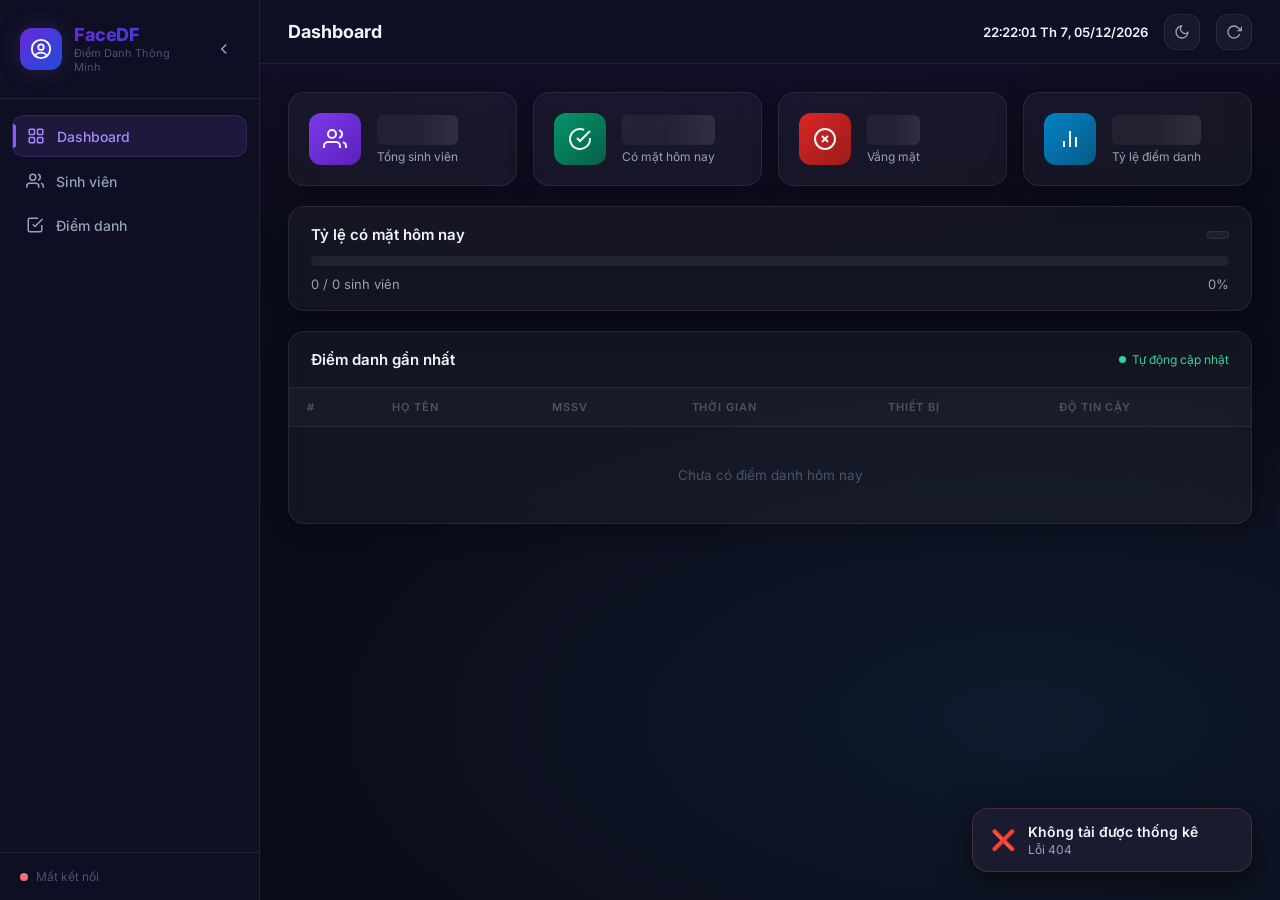
==== Admin-website-main/frontend/login.html @ 7d47c8af "M3: Them Multi-Tenant Auth, Offline Buffer, DB Migration va Login Page" ====
<!DOCTYPE html>
<html lang="vi">

<head>
  <meta charset="UTF-8" />
  <meta name="viewport" content="width=device-width, initial-scale=1.0" />
  <meta name="description"
    content="Hệ thống điểm danh khuôn mặt thông minh - Quản lý sinh viên và theo dõi điểm danh." />
  <title>FaceDF — Hệ Thống Điểm Danh</title>
  <link rel="preconnect" href="https://fonts.googleapis.com" />
  <link rel="preconnect" href="https://fonts.gstatic.com" crossorigin />
  <link href="https://fonts.googleapis.com/css2?family=Inter:wght@300;400;500;600;700;800&display=swap"
    rel="stylesheet" />
  <link rel="stylesheet" href="style.css" />
</head>

<body>

  <!-- ═══════════════ SIDEBAR ═══════════════ -->
  <aside class="sidebar" id="sidebar">
    <div class="sidebar-brand">
      <div class="brand-icon">
        <svg viewBox="0 0 24 24" fill="none" stroke="currentColor" stroke-width="2">
          <path d="M12 2C6.48 2 2 6.48 2 12s4.48 10 10 10 10-4.48 10-10S17.52 2 12 2z" />
          <circle cx="12" cy="10" r="3" />
          <path d="M6 20c0-2.2 2.7-4 6-4s6 1.8 6 4" />
        </svg>
      </div>
      <div class="brand-text">
        <span class="brand-name">FaceDF</span>
        <span class="brand-sub">Điểm Danh Thông Minh</span>
      </div>
      <button class="sidebar-collapse-btn" id="sidebarCollapseBtn" title="Thu gọn/Mở rộng Sidebar">
        <svg viewBox="0 0 24 24" fill="none" stroke="currentColor" stroke-width="2">
          <polyline points="15 18 9 12 15 6"></polyline>
        </svg>
      </button>
    </div>

    <nav class="sidebar-nav">
      <a href="#" class="nav-item active" data-tab="dashboard" id="nav-dashboard">
        <svg viewBox="0 0 24 24" fill="none" stroke="currentColor" stroke-width="2">
          <rect x="3" y="3" width="7" height="7" rx="1" />
          <rect x="14" y="3" width="7" height="7" rx="1" />
          <rect x="3" y="14" width="7" height="7" rx="1" />
          <rect x="14" y="14" width="7" height="7" rx="1" />
        </svg>
        <span>Dashboard</span>
      </a>
      <a href="#" class="nav-item" data-tab="students" id="nav-students">
        <svg viewBox="0 0 24 24" fill="none" stroke="currentColor" stroke-width="2">
          <path d="M17 21v-2a4 4 0 0 0-4-4H5a4 4 0 0 0-4 4v2" />
          <circle cx="9" cy="7" r="4" />
          <path d="M23 21v-2a4 4 0 0 0-3-3.87" />
          <path d="M16 3.13a4 4 0 0 1 0 7.75" />
        </svg>
        <span>Sinh viên</span>
      </a>
      <a href="#" class="nav-item" data-tab="attendance" id="nav-attendance">
        <svg viewBox="0 0 24 24" fill="none" stroke="currentColor" stroke-width="2">
          <path d="M9 11l3 3L22 4" />
          <path d="M21 12v7a2 2 0 0 1-2 2H5a2 2 0 0 1-2-2V5a2 2 0 0 1 2-2h11" />
        </svg>
        <span>Điểm danh</span>
      </a>
    </nav>

    <div class="sidebar-footer">
      <div class="connection-status" id="connectionStatus">
        <span class="status-dot"></span>
        <span class="status-text">Đang kết nối...</span>
      </div>
    </div>
  </aside>

  <!-- ═══════════════ MAIN CONTENT ═══════════════ -->
  <main class="main-content">

    <!-- Top Header -->
    <header class="top-header">
      <div class="header-left">
        <button class="menu-toggle" id="menuToggle" aria-label="Toggle menu">
          <svg viewBox="0 0 24 24" fill="none" stroke="currentColor" stroke-width="2">
            <line x1="3" y1="6" x2="21" y2="6" />
            <line x1="3" y1="12" x2="21" y2="12" />
            <line x1="3" y1="18" x2="21" y2="18" />
          </svg>
        </button>
        <div class="page-title" id="pageTitle">Dashboard</div>
      </div>
      <div class="header-right">
        <div class="live-clock" id="liveClock"></div>
        <button class="theme-toggle" id="themeToggleBtn" title="Giao diện Sáng/Tối">
          <svg viewBox="0 0 24 24" fill="none" stroke="currentColor" stroke-width="2" id="themeIcon">
            <circle cx="12" cy="12" r="5"></circle>
            <line x1="12" y1="1" x2="12" y2="3"></line>
            <line x1="12" y1="21" x2="12" y2="23"></line>
            <line x1="4.22" y1="4.22" x2="5.64" y2="5.64"></line>
            <line x1="18.36" y1="18.36" x2="19.78" y2="19.78"></line>
            <line x1="1" y1="12" x2="3" y2="12"></line>
            <line x1="21" y1="12" x2="23" y2="12"></line>
            <line x1="4.22" y1="19.78" x2="5.64" y2="18.36"></line>
            <line x1="18.36" y1="5.64" x2="19.78" y2="4.22"></line>
          </svg>
        </button>
        <button class="refresh-btn" id="refreshBtn" title="Làm mới dữ liệu">
          <svg viewBox="0 0 24 24" fill="none" stroke="currentColor" stroke-width="2">
            <path d="M23 4v6h-6" />
            <path d="M20.49 15a9 9 0 1 1-2.12-9.36L23 10" />
          </svg>
        </button>
      </div>
    </header>

    <!-- ────── TAB: DASHBOARD ────── -->
    <section class="tab-content active" id="tab-dashboard">

      <div class="stats-grid">
        <div class="stat-card" id="stat-total">
          <div class="stat-icon purple">
            <svg viewBox="0 0 24 24" fill="none" stroke="currentColor" stroke-width="2">
              <path d="M17 21v-2a4 4 0 0 0-4-4H5a4 4 0 0 0-4 4v2" />
              <circle cx="9" cy="7" r="4" />
              <path d="M23 21v-2a4 4 0 0 0-3-3.87" />
              <path d="M16 3.13a4 4 0 0 1 0 7.75" />
            </svg>
          </div>
          <div class="stat-info">
            <div class="stat-value skeleton" id="stat-total-val">—</div>
            <div class="stat-label">Tổng sinh viên</div>
          </div>
        </div>

        <div class="stat-card" id="stat-present">
          <div class="stat-icon green">
            <svg viewBox="0 0 24 24" fill="none" stroke="currentColor" stroke-width="2">
              <path d="M22 11.08V12a10 10 0 1 1-5.93-9.14" />
              <polyline points="22 4 12 14.01 9 11.01" />
            </svg>
          </div>
          <div class="stat-info">
            <div class="stat-value skeleton" id="stat-present-val">—</div>
            <div class="stat-label">Có mặt hôm nay</div>
          </div>
        </div>

        <div class="stat-card" id="stat-absent">
          <div class="stat-icon red">
            <svg viewBox="0 0 24 24" fill="none" stroke="currentColor" stroke-width="2">
              <circle cx="12" cy="12" r="10" />
              <line x1="15" y1="9" x2="9" y2="15" />
              <line x1="9" y1="9" x2="15" y2="15" />
            </svg>
          </div>
          <div class="stat-info">
            <div class="stat-value skeleton" id="stat-absent-val">—</div>
            <div class="stat-label">Vắng mặt</div>
          </div>
        </div>

        <div class="stat-card" id="stat-rate">
          <div class="stat-icon blue">
            <svg viewBox="0 0 24 24" fill="none" stroke="currentColor" stroke-width="2">
              <line x1="18" y1="20" x2="18" y2="10" />
              <line x1="12" y1="20" x2="12" y2="4" />
              <line x1="6" y1="20" x2="6" y2="14" />
            </svg>
          </div>
          <div class="stat-info">
            <div class="stat-value skeleton" id="stat-rate-val">—</div>
            <div class="stat-label">Tỷ lệ điểm danh</div>
          </div>
        </div>
      </div>

      <!-- Progress bar -->
      <div class="card progress-card">
        <div class="card-header">
          <h3>Tỷ lệ có mặt hôm nay</h3>
          <span class="card-badge" id="dash-date"></span>
        </div>
        <div class="progress-track">
          <div class="progress-bar" id="attendanceBar" style="width:0%"></div>
        </div>
        <div class="progress-labels">
          <span id="progressLabel">0 / 0 sinh viên</span>
          <span id="progressPct">0%</span>
        </div>
      </div>

      <!-- Recent attendance -->
      <div class="card">
        <div class="card-header">
          <h3>Điểm danh gần nhất</h3>
          <span class="auto-refresh-badge">
            <span class="pulse-dot"></span> Tự động cập nhật
          </span>
        </div>
        <div class="table-wrap">
          <table class="data-table" id="recent-table">
            <thead>
              <tr>
                <th>#</th>
                <th>Họ tên</th>
                <th>MSSV</th>
                <th>Thời gian</th>
                <th>Thiết bị</th>
                <th>Độ tin cậy</th>
              </tr>
            </thead>
            <tbody id="recent-tbody">
              <tr>
                <td colspan="6" class="empty-row">Đang tải dữ liệu...</td>
              </tr>
            </tbody>
          </table>
        </div>
      </div>
    </section>

    <!-- ────── TAB: SINH VIÊN ────── -->
    <section class="tab-content" id="tab-students">

      <!-- Form đăng ký -->
      <div class="card enroll-card" id="enrollCard">
        <div class="card-header">
          <h3>Đăng ký sinh viên mới</h3>
          <button class="collapse-btn" id="toggleEnroll" aria-label="Thu gọn">
            <svg viewBox="0 0 24 24" fill="none" stroke="currentColor" stroke-width="2" width="16" height="16">
              <polyline points="18 15 12 9 6 15" />
            </svg>
          </button>
        </div>

        <div class="enroll-body" id="enrollBody">
          <form id="enrollForm" class="enroll-form" novalidate>
            <div class="form-row">
              <div class="form-group">
                <label for="inputFullName">Họ và tên <span class="required">*</span></label>
                <input type="text" id="inputFullName" name="full_name" placeholder="VD: Nguyễn Văn An" required />
              </div>
              <div class="form-group">
                <label for="inputStudentId">Mã số sinh viên <span class="required">*</span></label>
                <input type="text" id="inputStudentId" name="student_id" placeholder="VD: SV2024001" required />
              </div>
            </div>

            <div class="form-group">
              <label>Phương thức lấy ảnh <span class="required">*</span></label>
              <div class="enroll-tabs">
                <button type="button" class="tab-btn active" data-mode="upload" id="btnModeUpload">
                  <svg viewBox="0 0 24 24" fill="none" stroke="currentColor" stroke-width="2" width="16" height="16">
                    <path d="M21 15v4a2 2 0 0 1-2 2H5a2 2 0 0 1-2-2v-4" />
                    <polyline points="17 8 12 3 7 8" />
                    <line x1="12" y1="3" x2="12" y2="15" />
                  </svg>
                  Tải ảnh lên
                </button>
                <button type="button" class="tab-btn" data-mode="camera" id="btnModeCamera">
                  <svg viewBox="0 0 24 24" fill="none" stroke="currentColor" stroke-width="2" width="16" height="16">
                    <path d="M23 19a2 2 0 0 1-2 2H3a2 2 0 0 1-2-2V8a2 2 0 0 1 2-2h4l2-3h6l2 3h4a2 2 0 0 1 2 2z" />
                    <circle cx="12" cy="13" r="4" />
                  </svg>
                  Chụp từ Camera Pi
                </button>
              </div>
            </div>

            <!-- UI cho Mode: Upload -->
            <div id="sectionUpload" class="enroll-section active">
              <label>Ảnh khuôn mặt <span class="hint">(chọn 3-5 ảnh rõ nét)</span></label>
              <div class="upload-zone" id="uploadZone">
                <input type="file" id="inputImages" name="images" accept="image/*" multiple class="file-input" />
                <div class="upload-placeholder" id="uploadPlaceholder">
                  <svg viewBox="0 0 24 24" fill="none" stroke="currentColor" stroke-width="1.5" width="40" height="40">
                    <path d="M21 15v4a2 2 0 0 1-2 2H5a2 2 0 0 1-2-2v-4" />
                    <polyline points="17 8 12 3 7 8" />
                    <line x1="12" y1="3" x2="12" y2="15" />
                  </svg>
                  <p>Kéo thả ảnh vào đây hoặc <strong>chọn file</strong></p>
                  <p class="hint">Tối thiểu 3, tối đa 5 ảnh • JPG, PNG, WEBP</p>
                </div>
                <div class="image-previews" id="imagePreviews"></div>
              </div>
            </div>

            <div id="sectionCamera" class="enroll-section">
              <div class="form-group pi-ip-group">
                <label for="inputPiIp">Địa chỉ IP Raspberry Pi <span class="required">*</span></label>
                <div class="input-with-action">
                  <input type="text" id="inputPiIp" placeholder="VD: 192.168.1.10" />
                  <button type="button" class="btn btn-sm btn-outline" id="btnApplyIp">Kết nối</button>
                </div>
                <p class="hint">Nhập IP của Pi để xem luồng camera (mặc định port 8080).</p>
              </div>

              <div class="camera-container">
                <div class="camera-view">
                  <img id="piStream" src="" alt="Vui lòng cấu hình IP Pi"
                    onerror="this.src='data:image/svg+xml,<svg xmlns=\'http://www.w3.org/2000/svg\' width=\'100\' height=\'100\'><rect width=\'100\' height=\'100\' fill=\'%23333\'/><text x=\'50%2\' y=\'50%2\' dominant-baseline=\'middle\' text-anchor=\'middle\' fill=\'white\'>Chưa có tín hiệu</text></svg>'" />
                  <div class="camera-overlay">
                    <div class="face-guide"></div>
                  </div>
                  <button type="button" class="btn-capture" id="btnCapture" title="Chụp ảnh">
                    <div class="shutter-icon"></div>
                  </button>
                  <button type="button" class="btn-reload-stream" id="btnReloadStream" title="Tải lại luồng">
                    <svg viewBox="0 0 24 24" fill="none" stroke="currentColor" stroke-width="2" width="16" height="16">
                      <path d="M23 4v6h-6" />
                      <path d="M20.49 15a9 9 0 1 1-2.12-9.36L23 10" />
                    </svg>
                  </button>
                </div>
                <div class="camera-status">
                  <span id="captureCountLabel">Đã chụp: 0/5</span>
                  <div class="capture-progress">
                    <div class="progress-fill" id="captureProgressFill" style="width: 0%"></div>
                  </div>
                </div>
                <div class="captured-list" id="capturedList">
                  <!-- Các ảnh đã chụp sẽ hiện ở đây -->
                </div>
              </div>
            </div>

            <div class="form-actions">
              <button type="button" class="btn btn-ghost" id="resetEnrollBtn">Xóa trắng</button>
              <button type="submit" class="btn btn-primary" id="enrollSubmitBtn">
                <svg viewBox="0 0 24 24" fill="none" stroke="currentColor" stroke-width="2" width="16" height="16">
                  <path d="M16 21v-2a4 4 0 0 0-4-4H6a4 4 0 0 0-4 4v2" />
                  <circle cx="9" cy="7" r="4" />
                  <line x1="19" y1="8" x2="19" y2="14" />
                  <line x1="22" y1="11" x2="16" y2="11" />
                </svg>
                Đăng ký sinh viên
              </button>
            </div>
          </form>
        </div>
      </div>

      <!-- Danh sách sinh viên -->
      <div class="card">
        <div class="card-header">
          <h3>Danh sách sinh viên <span class="badge" id="studentCount">0</span></h3>
          <div class="search-wrap">
            <svg viewBox="0 0 24 24" fill="none" stroke="currentColor" stroke-width="2" width="16" height="16">
              <circle cx="11" cy="11" r="8" />
              <line x1="21" y1="21" x2="16.65" y2="16.65" />
            </svg>
            <input type="search" id="studentSearch" placeholder="Tìm kiếm tên, MSSV..." />
          </div>
        </div>
        <div class="table-wrap">
          <table class="data-table" id="students-table">
            <thead>
              <tr>
                <th>#</th>
                <th>MSSV</th>
                <th>Họ và tên</th>
                <th>Ngày đăng ký</th>
                <th>Thao tác</th>
              </tr>
            </thead>
            <tbody id="students-tbody">
              <tr>
                <td colspan="5" class="empty-row">Đang tải...</td>
              </tr>
            </tbody>
          </table>
        </div>
      </div>
    </section>

    <!-- ────── TAB: ĐIỂM DANH ────── -->
    <section class="tab-content" id="tab-attendance">

      <div class="card">
        <div class="card-header filter-header">
          <h3>Danh sách điểm danh</h3>
          <div class="filter-controls">
            <div class="date-picker-wrap">
              <svg viewBox="0 0 24 24" fill="none" stroke="currentColor" stroke-width="2" width="16" height="16">
                <rect x="3" y="4" width="18" height="18" rx="2" ry="2" />
                <line x1="16" y1="2" x2="16" y2="6" />
                <line x1="8" y1="2" x2="8" y2="6" />
                <line x1="3" y1="10" x2="21" y2="10" />
              </svg>
              <input type="date" id="attendanceDate" />
            </div>
            <button class="btn btn-outline btn-sm" id="todayBtn">Hôm nay</button>
            <button class="btn btn-outline btn-sm" id="exportCsvBtn">
              <svg viewBox="0 0 24 24" fill="none" stroke="currentColor" stroke-width="2" width="14" height="14">
                <path d="M21 15v4a2 2 0 0 1-2 2H5a2 2 0 0 1-2-2v-4" />
                <polyline points="7 10 12 15 17 10" />
                <line x1="12" y1="15" x2="12" y2="3" />
              </svg>
              Xuất CSV
            </button>
          </div>
        </div>

        <div class="attendance-summary" id="attendanceSummary"></div>

        <div class="table-wrap">
          <table class="data-table" id="attendance-table">
            <thead>
              <tr>
                <th>#</th>
                <th>MSSV</th>
                <th>Họ và tên</th>
                <th>Thời gian điểm danh</th>
                <th>Thiết bị</th>
                <th>Độ tin cậy</th>
                <th>Trạng thái</th>
              </tr>
            </thead>
            <tbody id="attendance-tbody">
              <tr>
                <td colspan="7" class="empty-row">Chọn ngày để xem điểm danh</td>
              </tr>
            </tbody>
          </table>
        </div>
      </div>
    </section>

  </main>

  <!-- ═══════════════ MODAL XÓA ═══════════════ -->
  <div class="modal-overlay" id="deleteModal" role="dialog" aria-modal="true" aria-labelledby="deleteModalTitle">
    <div class="modal">
      <div class="modal-icon danger">
        <svg viewBox="0 0 24 24" fill="none" stroke="currentColor" stroke-width="2" width="32" height="32">
          <polyline points="3 6 5 6 21 6" />
          <path d="M19 6l-1 14a2 2 0 0 1-2 2H8a2 2 0 0 1-2-2L5 6" />
          <path d="M10 11v6" />
          <path d="M14 11v6" />
          <path d="M9 6V4a1 1 0 0 1 1-1h4a1 1 0 0 1 1 1v2" />
        </svg>
      </div>
      <h3 id="deleteModalTitle">Xác nhận xóa sinh viên</h3>
      <p id="deleteModalMsg">Bạn có chắc muốn xóa sinh viên này? Toàn bộ dữ liệu điểm danh sẽ bị xóa vĩnh viễn.</p>
      <div class="modal-actions">
        <button class="btn btn-ghost" id="cancelDeleteBtn">Hủy bỏ</button>
        <button class="btn btn-danger" id="confirmDeleteBtn">Xóa ngay</button>
      </div>
    </div>
  </div>

  <!-- ═══════════════ TOAST ═══════════════ -->
  <div class="toast-container" id="toastContainer" aria-live="polite"></div>

  <!-- ═══════════════ LOADING OVERLAY ═══════════════ -->
  <div class="loading-overlay" id="loadingOverlay">
    <div class="loading-spinner"></div>
  </div>

  <script src="app.js"></script>
</body>

</html>
---- Admin-website-main/frontend/style.css ----
/* ═══════════════════════════════════════════════════════════════
   FaceDF — Attendance System Stylesheet
   Dark theme + glassmorphism + gradient purple/blue
═══════════════════════════════════════════════════════════════ */

/* ─── Design Tokens ─────────────────────────────────────────── */
:root {
  --bg-deep:       #0b0c1a;
  --bg-card:       rgba(255,255,255,0.04);
  --bg-card-hover: rgba(255,255,255,0.07);
  --bg-sidebar:    rgba(15,16,35,0.95);
  --border:        rgba(255,255,255,0.08);
  --border-active: rgba(139,92,246,0.5);

  --purple:   #8b5cf6;
  --purple-l: #a78bfa;
  --blue:     #38bdf8;
  --green:    #34d399;
  --red:      #f87171;
  --yellow:   #fbbf24;

  --grad-main:   linear-gradient(135deg, #6d28d9 0%, #1d4ed8 100%);
  --grad-purple: linear-gradient(135deg, #7c3aed, #5b21b6);
  --grad-green:  linear-gradient(135deg, #059669, #065f46);
  --grad-red:    linear-gradient(135deg, #dc2626, #991b1b);
  --grad-blue:   linear-gradient(135deg, #0284c7, #075985);

  --text-primary:   #f1f5f9;
  --text-secondary: #94a3b8;
  --text-muted:     #475569;

  --radius-sm: 8px;
  --radius-md: 12px;
  --radius-lg: 16px;
  --radius-xl: 24px;

  --shadow-card: 0 4px 24px rgba(0,0,0,0.3);
  --shadow-glow: 0 0 24px rgba(139,92,246,0.2);

  --sidebar-w: 260px;
  --header-h:  64px;
  --transition: 0.25s cubic-bezier(0.4,0,0.2,1);
}

:root[data-theme="light"] {
  --bg-deep:       #f8fafc;
  --bg-card:       #ffffff;
  --bg-card-hover: #f1f5f9;
  --bg-sidebar:    rgba(255,255,255,0.95);
  --border:        #e2e8f0;
  --border-active: #8b5cf6;

  --purple:   #8b5cf6;
  --purple-l: #7c3aed;
  --blue:     #0284c7;
  --green:    #059669;
  --red:      #dc2626;
  --yellow:   #d97706;

  --text-primary:   #0f172a;
  --text-secondary: #475569;
  --text-muted:     #94a3b8;

  --shadow-card: 0 4px 12px rgba(0,0,0,0.05);
  --shadow-glow: 0 0 24px rgba(139,92,246,0.4);
}

/* ─── Reset ─────────────────────────────────────────────────── */
*, *::before, *::after { box-sizing: border-box; margin: 0; padding: 0; }
html { scroll-behavior: smooth; }

body {
  font-family: 'Inter', -apple-system, BlinkMacSystemFont, sans-serif;
  background: var(--bg-deep);
  color: var(--text-primary);
  min-height: 100vh;
  display: flex;
  overflow-x: hidden;
  background-image:
    radial-gradient(ellipse 80% 50% at 50% -20%, rgba(120,40,220,0.15), transparent),
    radial-gradient(ellipse 60% 40% at 80% 80%, rgba(56,189,248,0.08), transparent);
}

/* ─── Sidebar ────────────────────────────────────────────────── */
.sidebar {
  width: var(--sidebar-w);
  min-height: 100vh;
  background: var(--bg-sidebar);
  backdrop-filter: blur(20px);
  border-right: 1px solid var(--border);
  display: flex;
  flex-direction: column;
  position: fixed;
  top: 0; left: 0;
  z-index: 100;
  transition: transform var(--transition);
}

.sidebar-brand {
  display: flex;
  align-items: center;
  gap: 12px;
  padding: 24px 20px;
  border-bottom: 1px solid var(--border);
}

.brand-icon {
  width: 42px; height: 42px;
  background: var(--grad-main);
  border-radius: var(--radius-md);
  display: flex; align-items: center; justify-content: center;
  flex-shrink: 0;
  box-shadow: var(--shadow-glow);
}
.brand-icon svg { width: 22px; height: 22px; color: #fff; }

.brand-name {
  display: block;
  font-size: 18px;
  font-weight: 800;
  background: var(--grad-main);
  -webkit-background-clip: text;
  -webkit-text-fill-color: transparent;
  background-clip: text;
  letter-spacing: -0.5px;
}
.brand-sub {
  display: block;
  font-size: 11px;
  color: var(--text-muted);
  margin-top: 1px;
}

.sidebar-collapse-btn {
  background: none;
  border: none;
  color: var(--text-secondary);
  cursor: pointer;
  padding: 6px;
  border-radius: var(--radius-sm);
  display: flex;
  align-items: center;
  justify-content: center;
  transition: all var(--transition);
  margin-left: auto;
}
.sidebar-collapse-btn:hover { background: var(--bg-card-hover); color: var(--text-primary); }
.sidebar-collapse-btn svg { width: 18px; height: 18px; }

/* Collapsed state */
.sidebar.collapsed { width: 80px; }
.sidebar.collapsed .brand-text, 
.sidebar.collapsed .nav-item span,
.sidebar.collapsed .connection-status .status-text { display: none; }
.sidebar.collapsed .sidebar-brand { padding: 24px 10px; flex-direction: column; justify-content: center; }
.sidebar.collapsed .sidebar-collapse-btn { margin-left: 0; margin-top: 12px; }
.sidebar.collapsed .sidebar-collapse-btn svg { transform: rotate(180deg); }
.sidebar.collapsed .nav-item { justify-content: center; padding: 11px 0; }
.sidebar.collapsed .connection-status { justify-content: center; }

.sidebar-nav {
  flex: 1;
  padding: 16px 12px;
  display: flex;
  flex-direction: column;
  gap: 4px;
}

.nav-item {
  display: flex;
  align-items: center;
  gap: 12px;
  padding: 11px 14px;
  border-radius: var(--radius-md);
  color: var(--text-secondary);
  text-decoration: none;
  font-size: 14px;
  font-weight: 500;
  transition: all var(--transition);
  position: relative;
}
.nav-item svg { width: 18px; height: 18px; flex-shrink: 0; }

.nav-item:hover {
  background: var(--bg-card-hover);
  color: var(--text-primary);
}
.nav-item.active {
  background: rgba(139,92,246,0.12);
  color: var(--purple-l);
  border: 1px solid rgba(139,92,246,0.2);
}
.nav-item.active::before {
  content: '';
  position: absolute;
  left: 0; top: 50%;
  transform: translateY(-50%);
  width: 3px; height: 60%;
  background: var(--purple);
  border-radius: 0 4px 4px 0;
}

.sidebar-footer {
  padding: 16px 20px;
  border-top: 1px solid var(--border);
}

.connection-status {
  display: flex;
  align-items: center;
  gap: 8px;
  font-size: 12px;
  color: var(--text-muted);
}
.status-dot {
  width: 8px; height: 8px;
  border-radius: 50%;
  background: var(--text-muted);
  flex-shrink: 0;
  transition: background var(--transition);
}
.status-dot.online { background: var(--green); box-shadow: 0 0 8px var(--green); }
.status-dot.offline { background: var(--red); }

/* ─── Main Content ───────────────────────────────────────────── */
.main-content {
  flex: 1;
  margin-left: var(--sidebar-w);
  display: flex;
  flex-direction: column;
  min-height: 100vh;
  transition: margin-left var(--transition);
}

.sidebar.collapsed ~ .main-content {
  margin-left: 80px;
}

/* ─── Top Header ─────────────────────────────────────────────── */
.top-header {
  height: var(--header-h);
  display: flex;
  align-items: center;
  justify-content: space-between;
  padding: 0 28px;
  background: var(--bg-sidebar);
  backdrop-filter: blur(12px);
  border-bottom: 1px solid var(--border);
  position: sticky;
  top: 0;
  z-index: 50;
}

.header-left { display: flex; align-items: center; gap: 16px; }

.menu-toggle {
  display: none;
  background: none;
  border: none;
  color: var(--text-secondary);
  cursor: pointer;
  padding: 6px;
  border-radius: var(--radius-sm);
  transition: color var(--transition);
}
.menu-toggle:hover { color: var(--text-primary); }
.menu-toggle svg { width: 20px; height: 20px; display: block; }

.page-title {
  font-size: 18px;
  font-weight: 700;
  color: var(--text-primary);
}

.header-right { display: flex; align-items: center; gap: 16px; }

.live-clock {
  font-size: 13px;
  color: var(--text-primary);
  font-variant-numeric: tabular-nums;
  font-weight: 600;
}

.theme-toggle {
  width: 36px; height: 36px;
  background: var(--bg-card);
  border: 1px solid var(--border);
  border-radius: var(--radius-md);
  color: var(--text-secondary);
  cursor: pointer;
  display: flex; align-items: center; justify-content: center;
  transition: all var(--transition);
}
.theme-toggle:hover { background: var(--bg-card-hover); color: var(--yellow); border-color: var(--border-active); }
.theme-toggle svg { width: 16px; height: 16px; }

.refresh-btn {
  width: 36px; height: 36px;
  background: var(--bg-card);
  border: 1px solid var(--border);
  border-radius: var(--radius-md);
  color: var(--text-secondary);
  cursor: pointer;
  display: flex; align-items: center; justify-content: center;
  transition: all var(--transition);
}
.refresh-btn:hover { background: var(--bg-card-hover); color: var(--purple-l); border-color: var(--border-active); }
.refresh-btn svg { width: 16px; height: 16px; }
.refresh-btn.spinning svg { animation: spin 0.8s linear infinite; }

@keyframes spin { to { transform: rotate(360deg); } }

/* ─── Tab Content ────────────────────────────────────────────── */
.tab-content {
  display: none;
  flex-direction: column;
  gap: 20px;
  padding: 28px;
  flex: 1;
}
.tab-content.active { display: flex; }

/* ─── Cards ──────────────────────────────────────────────────── */
.card {
  background: var(--bg-card);
  border: 1px solid var(--border);
  border-radius: var(--radius-lg);
  backdrop-filter: blur(10px);
  box-shadow: var(--shadow-card);
  overflow: hidden;
}

.card-header {
  display: flex;
  align-items: center;
  justify-content: space-between;
  padding: 18px 22px;
  border-bottom: 1px solid var(--border);
  flex-wrap: wrap;
  gap: 12px;
}
.card-header h3 {
  font-size: 15px;
  font-weight: 600;
  color: var(--text-primary);
}
.card-badge {
  font-size: 12px;
  color: var(--text-secondary);
  background: rgba(255,255,255,0.05);
  padding: 3px 10px;
  border-radius: 20px;
  border: 1px solid var(--border);
}

.auto-refresh-badge {
  display: flex;
  align-items: center;
  gap: 6px;
  font-size: 12px;
  color: var(--green);
}
.pulse-dot {
  width: 7px; height: 7px;
  border-radius: 50%;
  background: var(--green);
  animation: pulse 2s ease-in-out infinite;
}
@keyframes pulse {
  0%, 100% { opacity: 1; transform: scale(1); }
  50% { opacity: 0.5; transform: scale(0.7); }
}

/* ─── Stats Grid ─────────────────────────────────────────────── */
.stats-grid {
  display: grid;
  grid-template-columns: repeat(4, 1fr);
  gap: 16px;
}

.stat-card {
  background: var(--bg-card);
  border: 1px solid var(--border);
  border-radius: var(--radius-lg);
  padding: 20px;
  display: flex;
  align-items: center;
  gap: 16px;
  box-shadow: var(--shadow-card);
  backdrop-filter: blur(10px);
  transition: transform var(--transition), box-shadow var(--transition);
}
.stat-card:hover {
  transform: translateY(-2px);
  box-shadow: 0 8px 32px rgba(0,0,0,0.4);
}

.stat-icon {
  width: 52px; height: 52px;
  border-radius: var(--radius-md);
  display: flex; align-items: center; justify-content: center;
  flex-shrink: 0;
}
.stat-icon svg { width: 24px; height: 24px; }
.stat-icon.purple { background: var(--grad-purple); }
.stat-icon.green  { background: var(--grad-green); }
.stat-icon.red    { background: var(--grad-red); }
.stat-icon.blue   { background: var(--grad-blue); }

.stat-value {
  font-size: 30px;
  font-weight: 800;
  color: var(--text-primary);
  line-height: 1;
  font-variant-numeric: tabular-nums;
}
.stat-label {
  font-size: 12px;
  color: var(--text-secondary);
  margin-top: 4px;
}

/* ─── Progress Card ──────────────────────────────────────────── */
.progress-card .card-header { border-bottom: none; padding-bottom: 12px; }

.progress-track {
  margin: 0 22px;
  height: 10px;
  background: rgba(255,255,255,0.06);
  border-radius: 99px;
  overflow: hidden;
}
.progress-bar {
  height: 100%;
  background: var(--grad-main);
  border-radius: 99px;
  transition: width 0.8s cubic-bezier(0.4,0,0.2,1);
}
.progress-labels {
  display: flex;
  justify-content: space-between;
  padding: 10px 22px 18px;
  font-size: 13px;
  color: var(--text-secondary);
}

/* ─── Tables ─────────────────────────────────────────────────── */
.table-wrap {
  overflow-x: auto;
  -webkit-overflow-scrolling: touch;
}
.data-table {
  width: 100%;
  border-collapse: collapse;
  font-size: 13.5px;
}
.data-table thead th {
  padding: 12px 18px;
  text-align: left;
  font-size: 11px;
  font-weight: 600;
  text-transform: uppercase;
  letter-spacing: 0.08em;
  color: var(--text-muted);
  background: rgba(255,255,255,0.02);
  border-bottom: 1px solid var(--border);
  white-space: nowrap;
}
.data-table tbody tr {
  border-bottom: 1px solid rgba(255,255,255,0.04);
  transition: background var(--transition);
}
.data-table tbody tr:last-child { border-bottom: none; }
.data-table tbody tr:hover { background: var(--bg-card-hover); }
.data-table td {
  padding: 13px 18px;
  color: var(--text-secondary);
  vertical-align: middle;
}
.data-table td:first-child { color: var(--text-muted); }

.empty-row { text-align: center; color: var(--text-muted); padding: 40px !important; }

.student-name { color: var(--text-primary); font-weight: 500; }
.student-id-badge {
  display: inline-block;
  background: rgba(139,92,246,0.12);
  color: var(--purple-l);
  border: 1px solid rgba(139,92,246,0.2);
  border-radius: 6px;
  font-size: 12px;
  font-weight: 600;
  padding: 2px 8px;
  font-family: monospace;
}

/* Similarity meter */
.similarity-bar {
  display: flex;
  align-items: center;
  gap: 8px;
}
.similarity-track {
  width: 60px;
  height: 5px;
  background: rgba(255,255,255,0.08);
  border-radius: 99px;
  overflow: hidden;
}
.similarity-fill {
  height: 100%;
  background: var(--grad-green);
  border-radius: 99px;
}
.similarity-text { font-size: 12px; color: var(--text-secondary); }

/* ─── Status Badges ──────────────────────────────────────────── */
.badge-present {
  display: inline-flex; align-items: center; gap: 4px;
  background: rgba(52,211,153,0.1);
  color: var(--green);
  border: 1px solid rgba(52,211,153,0.2);
  border-radius: 20px;
  font-size: 11px; font-weight: 600;
  padding: 3px 10px;
}
.badge-absent {
  display: inline-flex; align-items: center; gap: 4px;
  background: rgba(248,113,113,0.1);
  color: var(--red);
  border: 1px solid rgba(248,113,113,0.2);
  border-radius: 20px;
  font-size: 11px; font-weight: 600;
  padding: 3px 10px;
}

/* ─── Buttons ────────────────────────────────────────────────── */
.btn {
  display: inline-flex;
  align-items: center;
  gap: 7px;
  padding: 10px 20px;
  border-radius: var(--radius-md);
  font-size: 14px;
  font-weight: 600;
  font-family: inherit;
  cursor: pointer;
  border: 1px solid transparent;
  transition: all var(--transition);
  text-decoration: none;
  white-space: nowrap;
}
.btn:disabled { opacity: 0.5; cursor: not-allowed; }

.btn-primary {
  background: var(--grad-main);
  color: #fff;
  border-color: transparent;
  box-shadow: 0 4px 12px rgba(109,40,217,0.4);
}
.btn-primary:hover:not(:disabled) {
  transform: translateY(-1px);
  box-shadow: 0 6px 20px rgba(109,40,217,0.5);
}

.btn-danger {
  background: var(--grad-red);
  color: #fff;
  box-shadow: 0 4px 12px rgba(220,38,38,0.3);
}
.btn-danger:hover:not(:disabled) {
  transform: translateY(-1px);
  box-shadow: 0 6px 20px rgba(220,38,38,0.4);
}

.btn-ghost {
  background: transparent;
  color: var(--text-secondary);
  border-color: var(--border);
}
.btn-ghost:hover:not(:disabled) {
  background: var(--bg-card-hover);
  color: var(--text-primary);
}

.btn-outline {
  background: transparent;
  color: var(--purple-l);
  border-color: rgba(139,92,246,0.3);
}
.btn-outline:hover:not(:disabled) {
  background: rgba(139,92,246,0.1);
}

.btn-sm { padding: 7px 14px; font-size: 12px; }

.btn-delete {
  background: transparent;
  color: var(--red);
  border: 1px solid rgba(248,113,113,0.25);
  border-radius: var(--radius-sm);
  font-size: 12px;
  font-weight: 600;
  padding: 5px 12px;
  cursor: pointer;
  font-family: inherit;
  transition: all var(--transition);
  display: inline-flex;
  align-items: center;
  gap: 5px;
}
.btn-delete:hover { background: rgba(248,113,113,0.12); border-color: rgba(248,113,113,0.4); }
.btn-delete svg { width: 13px; height: 13px; }

/* ─── Badge ──────────────────────────────────────────────────── */
.badge {
  display: inline-flex;
  align-items: center;
  justify-content: center;
  background: rgba(139,92,246,0.15);
  color: var(--purple-l);
  border-radius: 20px;
  font-size: 12px;
  font-weight: 600;
  min-width: 24px;
  padding: 1px 8px;
  margin-left: 8px;
}

/* ─── Enroll Form ────────────────────────────────────────────── */
.enroll-body { padding: 22px; }

.enroll-form { display: flex; flex-direction: column; gap: 18px; }

.form-row { display: grid; grid-template-columns: 1fr 1fr; gap: 18px; }

.form-group { display: flex; flex-direction: column; gap: 7px; }

.form-group label {
  font-size: 13px;
  font-weight: 600;
  color: var(--text-secondary);
}
.required { color: var(--red); }
.hint { color: var(--text-muted); font-size: 12px; font-weight: 400; }

.form-group input[type="text"],
.form-group input[type="search"] {
  background: rgba(255,255,255,0.05);
  border: 1px solid var(--border);
  border-radius: var(--radius-md);
  color: var(--text-primary);
  font-family: inherit;
  font-size: 14px;
  padding: 10px 14px;
  transition: border-color var(--transition), box-shadow var(--transition);
  outline: none;
}
.form-group input:focus,
input:focus {
  border-color: var(--border-active);
  box-shadow: 0 0 0 3px rgba(139,92,246,0.12);
}
input::placeholder { color: var(--text-muted); }

.form-actions { display: flex; gap: 12px; justify-content: flex-end; }

.input-with-action {
  display: flex;
  gap: 8px;
}
.input-with-action input {
  flex: 1;
}

.pi-ip-group {
  margin-bottom: 15px;
  width: 100%;
  max-width: 450px;
}

/* Upload zone */
.upload-zone {
  position: relative;
  border: 2px dashed var(--border);
  border-radius: var(--radius-lg);
  padding: 24px;
  text-align: center;
  cursor: pointer;
  transition: border-color var(--transition), background var(--transition);
  min-height: 140px;
  display: flex;
  align-items: center;
  justify-content: center;
}
.upload-zone:hover,
.upload-zone.drag-over { border-color: var(--purple); background: rgba(139,92,246,0.06); }

.file-input {
  position: absolute; inset: 0;
  opacity: 0;
  cursor: pointer;
  width: 100%; height: 100%;
}

.upload-placeholder { pointer-events: none; }
.upload-placeholder svg { color: var(--text-muted); margin-bottom: 8px; }
.upload-placeholder p { color: var(--text-secondary); font-size: 14px; }
.upload-placeholder p strong { color: var(--purple-l); }
.upload-placeholder .hint { margin-top: 4px; font-size: 12px; }

.image-previews {
  display: flex;
  flex-wrap: wrap;
  gap: 10px;
  width: 100%;
  justify-content: center;
}
.preview-thumb {
  position: relative;
  width: 90px; height: 90px;
  border-radius: var(--radius-md);
  overflow: hidden;
  border: 2px solid var(--border);
}
.preview-thumb img { width: 100%; height: 100%; object-fit: cover; }
.preview-remove {
  position: absolute;
  top: 4px; right: 4px;
  width: 20px; height: 20px;
  background: rgba(0,0,0,0.7);
  border-radius: 50%;
  border: none;
  color: #fff;
  font-size: 12px;
  cursor: pointer;
  display: flex; align-items: center; justify-content: center;
  line-height: 1;
}

/* ─── Collapse button ────────────────────────────────────────── */
.collapse-btn {
  background: none; border: none;
  color: var(--text-muted);
  cursor: pointer;
  padding: 4px;
  border-radius: var(--radius-sm);
  transition: color var(--transition), transform var(--transition);
  display: flex; align-items: center;
}
.collapse-btn:hover { color: var(--text-primary); }
.collapse-btn.collapsed { transform: rotate(180deg); }

/* ─── Search ─────────────────────────────────────────────────── */
.search-wrap {
  position: relative;
  display: flex;
  align-items: center;
}
.search-wrap svg {
  position: absolute;
  left: 10px;
  color: var(--text-muted);
  pointer-events: none;
}
.search-wrap input {
  background: rgba(255,255,255,0.05);
  border: 1px solid var(--border);
  border-radius: var(--radius-md);
  color: var(--text-primary);
  font-family: inherit;
  font-size: 13px;
  padding: 8px 14px 8px 34px;
  outline: none;
  width: 220px;
  transition: border-color var(--transition);
}
.search-wrap input:focus { border-color: var(--border-active); }

/* ─── Attendance Filters ─────────────────────────────────────── */
.filter-header { flex-wrap: wrap; gap: 12px; }
.filter-controls { display: flex; align-items: center; gap: 10px; flex-wrap: wrap; }

.date-picker-wrap {
  position: relative;
  display: flex;
  align-items: center;
}
.date-picker-wrap svg {
  position: absolute;
  left: 10px;
  color: var(--text-muted);
  pointer-events: none;
}
.date-picker-wrap input[type="date"] {
  background: rgba(255,255,255,0.05);
  border: 1px solid var(--border);
  border-radius: var(--radius-md);
  color: var(--text-primary);
  font-family: inherit;
  font-size: 13px;
  padding: 8px 14px 8px 34px;
  outline: none;
  cursor: pointer;
  transition: border-color var(--transition);
  color-scheme: dark;
}
.date-picker-wrap input:focus { border-color: var(--border-active); }

.attendance-summary {
  padding: 14px 22px;
  border-bottom: 1px solid var(--border);
  display: flex;
  gap: 20px;
  font-size: 13px;
  color: var(--text-secondary);
  min-height: 0;
}
.attendance-summary:empty { display: none; }
.att-stat { display: flex; align-items: center; gap: 6px; }
.att-stat strong { color: var(--text-primary); }

/* ─── Modal ──────────────────────────────────────────────────── */
.modal-overlay {
  position: fixed; inset: 0;
  background: rgba(0,0,0,0.7);
  backdrop-filter: blur(4px);
  z-index: 1000;
  display: flex; align-items: center; justify-content: center;
  opacity: 0;
  pointer-events: none;
  transition: opacity var(--transition);
}
.modal-overlay.active { opacity: 1; pointer-events: auto; }

.modal {
  background: #14152a;
  border: 1px solid var(--border);
  border-radius: var(--radius-xl);
  padding: 36px;
  max-width: 420px;
  width: 90%;
  text-align: center;
  box-shadow: 0 24px 80px rgba(0,0,0,0.6);
  transform: scale(0.95) translateY(20px);
  transition: transform var(--transition);
}
.modal-overlay.active .modal { transform: scale(1) translateY(0); }

.modal-icon {
  width: 64px; height: 64px;
  border-radius: 50%;
  display: flex; align-items: center; justify-content: center;
  margin: 0 auto 20px;
}
.modal-icon.danger { background: rgba(248,113,113,0.1); color: var(--red); border: 1px solid rgba(248,113,113,0.2); }

.modal h3 { font-size: 18px; font-weight: 700; margin-bottom: 12px; }
.modal p { color: var(--text-secondary); font-size: 14px; line-height: 1.6; }

.modal-actions {
  display: flex;
  gap: 12px;
  justify-content: center;
  margin-top: 28px;
}
.modal-actions .btn { min-width: 120px; justify-content: center; }

/* ─── Toast ──────────────────────────────────────────────────── */
.toast-container {
  position: fixed;
  bottom: 28px; right: 28px;
  z-index: 2000;
  display: flex;
  flex-direction: column;
  gap: 10px;
  pointer-events: none;
}
.toast {
  display: flex;
  align-items: center;
  gap: 12px;
  background: #1a1b2e;
  border: 1px solid var(--border);
  border-radius: var(--radius-lg);
  padding: 14px 18px;
  box-shadow: 0 8px 32px rgba(0,0,0,0.5);
  min-width: 280px;
  max-width: 380px;
  pointer-events: auto;
  animation: slideInToast 0.3s cubic-bezier(0.4,0,0.2,1) forwards;
}
.toast.hiding { animation: slideOutToast 0.3s cubic-bezier(0.4,0,0.2,1) forwards; }

@keyframes slideInToast  { from { opacity:0; transform:translateX(100%); } to { opacity:1; transform:translateX(0); } }
@keyframes slideOutToast { from { opacity:1; transform:translateX(0); } to { opacity:0; transform:translateX(100%); } }

.toast-icon { font-size: 20px; flex-shrink: 0; }
.toast-body { flex: 1; }
.toast-title { font-size: 14px; font-weight: 600; color: var(--text-primary); }
.toast-msg   { font-size: 12px; color: var(--text-secondary); margin-top: 2px; }

.toast.success { border-color: rgba(52,211,153,0.2); }
.toast.error   { border-color: rgba(248,113,113,0.2); }
.toast.info    { border-color: rgba(56,189,248,0.2); }

/* ─── Loading Overlay ────────────────────────────────────────── */
.loading-overlay {
  position: fixed; inset: 0;
  background: rgba(11,12,26,0.85);
  z-index: 5000;
  display: flex; align-items: center; justify-content: center;
  opacity: 0;
  pointer-events: none;
  transition: opacity var(--transition);
}
.loading-overlay.active { opacity: 1; pointer-events: auto; }
.loading-spinner {
  width: 48px; height: 48px;
  border: 4px solid rgba(255,255,255,0.1);
  border-top-color: var(--purple);
  border-radius: 50%;
  animation: spin 0.8s linear infinite;
}

/* ─── Skeleton ───────────────────────────────────────────────── */
.skeleton {
  background: linear-gradient(90deg, rgba(255,255,255,0.05) 25%, rgba(255,255,255,0.1) 50%, rgba(255,255,255,0.05) 75%);
  background-size: 200% 100%;
  animation: shimmer 1.5s infinite;
  border-radius: 6px;
  min-height: 1em;
  color: transparent !important;
}
@keyframes shimmer { to { background-position: -200% 0; } }

/* ─── Responsive ─────────────────────────────────────────────── */
@media (max-width: 1100px) {
  .stats-grid { grid-template-columns: repeat(2, 1fr); }
}

@media (max-width: 768px) {
  .sidebar {
    transform: translateX(-100%);
  }
  .sidebar.open {
    transform: translateX(0);
    box-shadow: 8px 0 40px rgba(0,0,0,0.5);
  }
  .main-content { margin-left: 0; }
  .menu-toggle { display: flex; }
  .stats-grid { grid-template-columns: 1fr 1fr; }
  .form-row { grid-template-columns: 1fr; }
  .tab-content { padding: 16px; }
  .live-clock { display: none; }
}

@media (max-width: 480px) {
  .stats-grid { grid-template-columns: 1fr; }
  .search-wrap input { width: 100%; }
}

/* ─── Enroll Tabs & Camera UI ─── */
.enroll-tabs {
  display: flex;
  gap: 10px;
  background: rgba(255,255,255,0.03);
  padding: 5px;
  border-radius: var(--radius-md);
  border: 1px solid var(--border);
  margin-bottom: 5px;
}

.tab-btn {
  flex: 1;
  display: flex;
  align-items: center;
  justify-content: center;
  gap: 8px;
  padding: 10px;
  border: none;
  background: transparent;
  color: var(--text-secondary);
  font-size: 13px;
  font-weight: 600;
  cursor: pointer;
  border-radius: var(--radius-sm);
  transition: all var(--transition);
}

.tab-btn:hover { color: var(--text-primary); background: rgba(255,255,255,0.05); }

.tab-btn.active {
  background: var(--grad-main);
  color: #fff !important;
  box-shadow: 0 4px 12px rgba(109,40,217,0.3);
}

.enroll-section { display: none; }
.enroll-section.active { display: block; animation: fadeIn 0.3s ease; }

@keyframes fadeIn { from { opacity: 0; transform: translateY(10px); } to { opacity: 1; transform: translateY(0); } }

/* Camera Container */
.camera-container {
  display: flex;
  flex-direction: column;
  gap: 15px;
  padding: 15px;
  background: rgba(0,0,0,0.2);
  border-radius: var(--radius-lg);
  border: 1px solid var(--border);
}

.camera-view {
  position: relative;
  width: 100%;
  max-width: 800px;
  height: 0;
  padding-bottom: 56.25%; /* Tỉ lệ 16:9 cố định để không bị xẹp trên điện thoại */
  margin: 0 auto;
  background: #000;
  border-radius: var(--radius-lg);
  overflow: hidden;
  border: 2px solid var(--border);
  box-shadow: 0 0 40px rgba(0,0,0,0.5), 0 0 0 1px var(--border);
}

#piStream { 
  position: absolute;
  top: 0; left: 0;
  width: 100%; height: 100%; 
  object-fit: cover; 
}

.camera-overlay {
  position: absolute;
  inset: 0;
  display: flex;
  align-items: center;
  justify-content: center;
  pointer-events: none;
}

.face-guide {
  width: 50%;
  height: 60%;
  border: 2px dashed rgba(255,255,255,0.4);
  border-radius: 50% 50% 45% 45%;
  box-shadow: 0 0 0 1000px rgba(0,0,0,0.3);
}

.btn-capture {
  position: absolute;
  bottom: 20px;
  left: 50%;
  transform: translateX(-50%);
  width: 60px;
  height: 60px;
  background: rgba(255,255,255,0.2);
  backdrop-filter: blur(8px);
  border: 4px solid #fff;
  border-radius: 50%;
  cursor: pointer;
  padding: 0;
  display: flex;
  align-items: center;
  justify-content: center;
  transition: transform 0.1s;
}

.btn-capture:active { transform: translateX(-50%) scale(0.9); }

.btn-reload-stream {
  position: absolute;
  top: 15px;
  right: 15px;
  width: 36px;
  height: 36px;
  background: rgba(0,0,0,0.5);
  backdrop-filter: blur(8px);
  border: 1px solid rgba(255,255,255,0.2);
  border-radius: var(--radius-md);
  color: #fff;
  cursor: pointer;
  display: flex;
  align-items: center;
  justify-content: center;
  transition: all var(--transition);
  z-index: 10;
}
.btn-reload-stream:hover { background: rgba(0,0,0,0.8); border-color: #fff; }
.btn-reload-stream:active { transform: scale(0.9); }

.shutter-icon {
  width: 44px;
  height: 44px;
  background: #fff;
  border-radius: 50%;
}

.camera-status {
  display: flex;
  align-items: center;
  justify-content: space-between;
  font-size: 13px;
  color: var(--text-secondary);
}

.capture-progress {
  flex: 1;
  height: 6px;
  background: rgba(255,255,255,0.1);
  border-radius: 10px;
  margin-left: 15px;
  overflow: hidden;
}

.progress-fill {
  height: 100%;
  background: var(--grad-main);
  transition: width 0.3s ease;
}

.captured-list {
  display: grid;
  grid-template-columns: repeat(5, 1fr);
  gap: 10px;
}

.captured-item {
  position: relative;
  aspect-ratio: 1;
  border-radius: var(--radius-sm);
  overflow: hidden;
  border: 2px solid var(--border);
  background: rgba(255,255,255,0.03);
}

.captured-item img { width: 100%; height: 100%; object-fit: cover; }

.btn-retake {
  position: absolute;
  bottom: 0;
  left: 0;
  right: 0;
  background: rgba(0,0,0,0.7);
  color: #fff;
  font-size: 10px;
  border: none;
  padding: 4px 0;
  cursor: pointer;
  backdrop-filter: blur(4px);
}
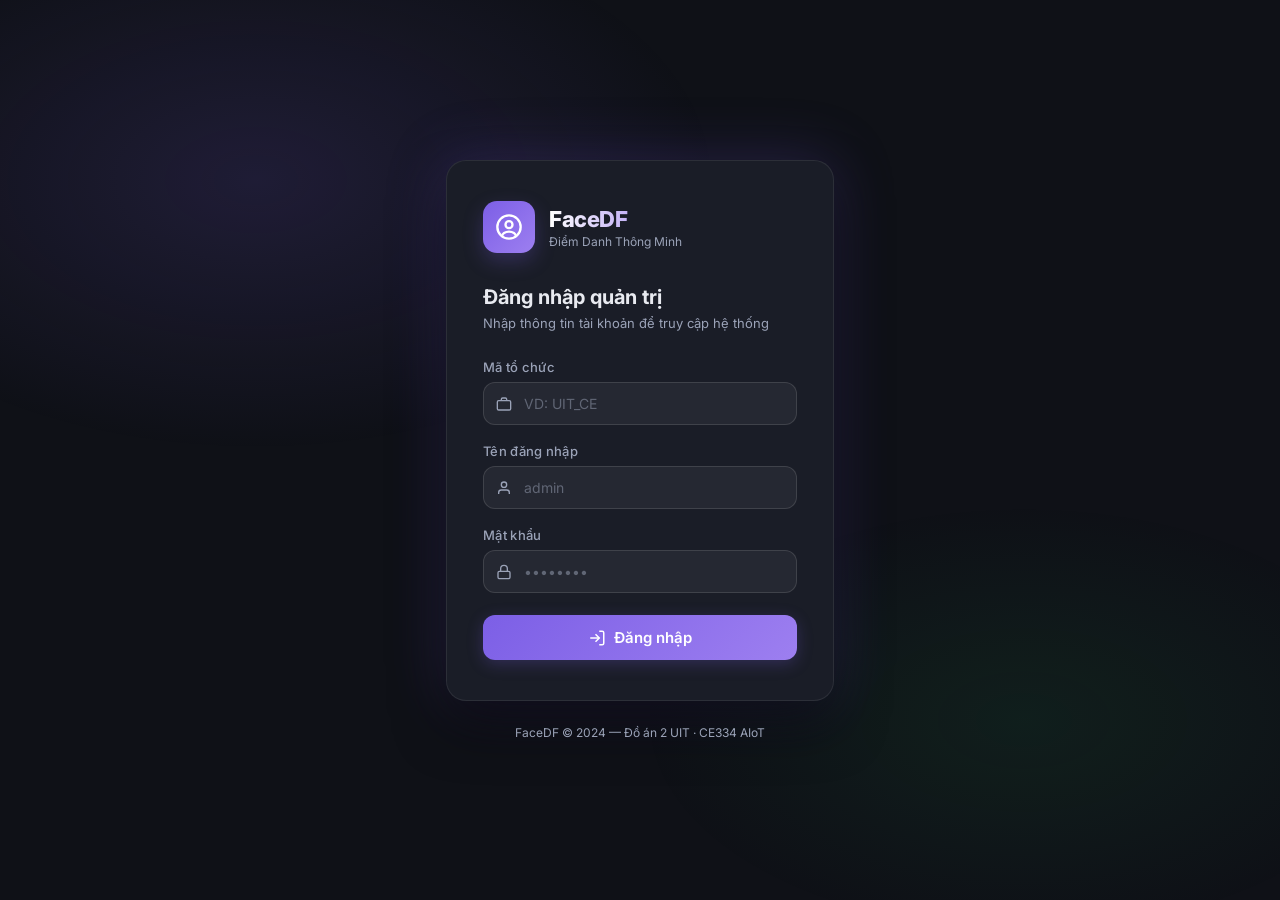
==== commit 47c18c03: "M3: Cap nhat JWT Auth, Shift settings, Báo cáo tab va login.html chuan" ====
--- a/Admin-website-main/frontend/login.html
+++ b/Admin-website-main/frontend/login.html
@@ -4,459 +4,522 @@
 <head>
   <meta charset="UTF-8" />
   <meta name="viewport" content="width=device-width, initial-scale=1.0" />
-  <meta name="description"
-    content="Hệ thống điểm danh khuôn mặt thông minh - Quản lý sinh viên và theo dõi điểm danh." />
-  <title>FaceDF — Hệ Thống Điểm Danh</title>
+  <meta name="description" content="Đăng nhập - FaceDF Hệ thống điểm danh thông minh" />
+  <title>FaceDF — Đăng Nhập</title>
   <link rel="preconnect" href="https://fonts.googleapis.com" />
   <link rel="preconnect" href="https://fonts.gstatic.com" crossorigin />
   <link href="https://fonts.googleapis.com/css2?family=Inter:wght@300;400;500;600;700;800&display=swap"
     rel="stylesheet" />
-  <link rel="stylesheet" href="style.css" />
+  <style>
+    /* ══════════════════════════════════════════════════════════════
+       FaceDF — login.html | Trang đăng nhập standalone
+    ══════════════════════════════════════════════════════════════ */
+    *, *::before, *::after { box-sizing: border-box; margin: 0; padding: 0; }
+
+    :root {
+      --bg: #0f1117;
+      --bg2: #1a1d27;
+      --bg3: #22263a;
+      --border: rgba(255,255,255,0.08);
+      --text: #e8eaf0;
+      --text2: #9ba3b8;
+      --purple: #7c5fe6;
+      --purple-light: #9d7ff0;
+      --purple-glow: rgba(124,95,230,0.25);
+      --green: #22c55e;
+      --red: #ef4444;
+      --input-bg: rgba(255,255,255,0.05);
+      --input-border: rgba(255,255,255,0.12);
+      --input-focus: rgba(124,95,230,0.5);
+      --radius: 12px;
+      --shadow: 0 25px 50px rgba(0,0,0,0.5);
+    }
+
+    body {
+      font-family: 'Inter', system-ui, sans-serif;
+      background: var(--bg);
+      color: var(--text);
+      min-height: 100vh;
+      display: flex;
+      align-items: center;
+      justify-content: center;
+      position: relative;
+      overflow: hidden;
+    }
+
+    /* Gradient background trang trí */
+    body::before {
+      content: '';
+      position: fixed;
+      inset: 0;
+      background:
+        radial-gradient(ellipse 60% 50% at 20% 20%, rgba(124,95,230,0.15) 0%, transparent 60%),
+        radial-gradient(ellipse 50% 40% at 80% 80%, rgba(34,197,94,0.08) 0%, transparent 60%);
+      pointer-events: none;
+    }
+
+    /* ── Login Card ── */
+    .login-wrapper {
+      width: 100%;
+      max-width: 420px;
+      padding: 24px 16px;
+      position: relative;
+      z-index: 1;
+    }
+
+    .login-card {
+      background: var(--bg2);
+      border: 1px solid var(--border);
+      border-radius: 20px;
+      padding: 40px 36px;
+      box-shadow: var(--shadow), 0 0 60px var(--purple-glow);
+    }
+
+    /* ── Logo & Brand ── */
+    .login-brand {
+      display: flex;
+      align-items: center;
+      gap: 14px;
+      margin-bottom: 32px;
+    }
+
+    .login-logo {
+      width: 52px;
+      height: 52px;
+      background: linear-gradient(135deg, var(--purple), var(--purple-light));
+      border-radius: 14px;
+      display: flex;
+      align-items: center;
+      justify-content: center;
+      box-shadow: 0 8px 20px var(--purple-glow);
+      flex-shrink: 0;
+    }
+
+    .login-logo svg {
+      width: 28px;
+      height: 28px;
+      color: white;
+      stroke: white;
+    }
+
+    .login-brand-text .brand-name {
+      display: block;
+      font-size: 22px;
+      font-weight: 800;
+      background: linear-gradient(90deg, #fff 0%, var(--purple-light) 100%);
+      -webkit-background-clip: text;
+      -webkit-text-fill-color: transparent;
+      background-clip: text;
+      letter-spacing: -0.5px;
+    }
+
+    .login-brand-text .brand-sub {
+      display: block;
+      font-size: 12px;
+      color: var(--text2);
+      font-weight: 400;
+      margin-top: 2px;
+    }
+
+    /* ── Heading ── */
+    .login-heading {
+      margin-bottom: 28px;
+    }
+
+    .login-heading h1 {
+      font-size: 20px;
+      font-weight: 700;
+      color: var(--text);
+      margin-bottom: 6px;
+    }
+
+    .login-heading p {
+      font-size: 13px;
+      color: var(--text2);
+    }
+
+    /* ── Form ── */
+    .login-form {
+      display: flex;
+      flex-direction: column;
+      gap: 18px;
+    }
+
+    .form-group {
+      display: flex;
+      flex-direction: column;
+      gap: 7px;
+    }
+
+    .form-group label {
+      font-size: 13px;
+      font-weight: 500;
+      color: var(--text2);
+      letter-spacing: 0.3px;
+    }
+
+    .input-wrap {
+      position: relative;
+    }
+
+    .input-wrap .input-icon {
+      position: absolute;
+      left: 13px;
+      top: 50%;
+      transform: translateY(-50%);
+      color: var(--text2);
+      pointer-events: none;
+      display: flex;
+      align-items: center;
+    }
+
+    .input-wrap input {
+      width: 100%;
+      padding: 12px 14px 12px 40px;
+      background: var(--input-bg);
+      border: 1px solid var(--input-border);
+      border-radius: var(--radius);
+      color: var(--text);
+      font-size: 14px;
+      font-family: inherit;
+      outline: none;
+      transition: border-color 0.2s, box-shadow 0.2s, background 0.2s;
+    }
+
+    .input-wrap input::placeholder {
+      color: rgba(155,163,184,0.5);
+    }
+
+    .input-wrap input:focus {
+      border-color: var(--purple);
+      box-shadow: 0 0 0 3px var(--input-focus);
+      background: rgba(124,95,230,0.05);
+    }
+
+    .input-wrap input:focus + .input-icon,
+    .input-wrap input:focus ~ .input-icon {
+      color: var(--purple-light);
+    }
+
+    /* ── Submit Button ── */
+    .btn-login {
+      margin-top: 4px;
+      padding: 13px 24px;
+      background: linear-gradient(135deg, var(--purple), var(--purple-light));
+      border: none;
+      border-radius: var(--radius);
+      color: white;
+      font-size: 15px;
+      font-weight: 600;
+      font-family: inherit;
+      cursor: pointer;
+      display: flex;
+      align-items: center;
+      justify-content: center;
+      gap: 8px;
+      transition: opacity 0.2s, transform 0.1s, box-shadow 0.2s;
+      box-shadow: 0 4px 16px var(--purple-glow);
+      width: 100%;
+    }
+
+    .btn-login:hover:not(:disabled) {
+      opacity: 0.92;
+      box-shadow: 0 6px 24px var(--purple-glow);
+    }
+
+    .btn-login:active:not(:disabled) {
+      transform: scale(0.98);
+    }
+
+    .btn-login:disabled {
+      opacity: 0.6;
+      cursor: not-allowed;
+    }
+
+    /* ── Spinner ── */
+    .spinner {
+      width: 16px;
+      height: 16px;
+      border: 2px solid rgba(255,255,255,0.3);
+      border-top-color: white;
+      border-radius: 50%;
+      animation: spin 0.7s linear infinite;
+    }
+
+    @keyframes spin { to { transform: rotate(360deg); } }
+
+    /* ── Error banner ── */
+    .login-error {
+      display: none;
+      padding: 11px 14px;
+      background: rgba(239,68,68,0.12);
+      border: 1px solid rgba(239,68,68,0.3);
+      border-radius: var(--radius);
+      color: #f87171;
+      font-size: 13px;
+      align-items: center;
+      gap: 8px;
+    }
+
+    .login-error.show { display: flex; }
+
+    /* ── Footer info ── */
+    .login-footer {
+      margin-top: 24px;
+      text-align: center;
+      font-size: 12px;
+      color: var(--text2);
+    }
+
+    .login-footer a {
+      color: var(--purple-light);
+      text-decoration: none;
+    }
+
+    /* ── Mobile responsive ── */
+    @media (max-width: 480px) {
+      .login-card {
+        padding: 28px 20px;
+      }
+
+      .login-wrapper {
+        padding: 16px 12px;
+      }
+    }
+
+    /* ── Loading overlay ── */
+    .full-loading {
+      position: fixed;
+      inset: 0;
+      background: var(--bg);
+      display: flex;
+      align-items: center;
+      justify-content: center;
+      z-index: 999;
+    }
+
+    .full-loading .spinner {
+      width: 36px;
+      height: 36px;
+      border-width: 3px;
+    }
+  </style>
 </head>
 
 <body>
 
-  <!-- ═══════════════ SIDEBAR ═══════════════ -->
-  <aside class="sidebar" id="sidebar">
-    <div class="sidebar-brand">
-      <div class="brand-icon">
-        <svg viewBox="0 0 24 24" fill="none" stroke="currentColor" stroke-width="2">
-          <path d="M12 2C6.48 2 2 6.48 2 12s4.48 10 10 10 10-4.48 10-10S17.52 2 12 2z" />
-          <circle cx="12" cy="10" r="3" />
-          <path d="M6 20c0-2.2 2.7-4 6-4s6 1.8 6 4" />
+  <!-- Loading khi kiểm tra token -->
+  <div class="full-loading" id="fullLoading">
+    <div class="spinner"></div>
+  </div>
+
+  <div class="login-wrapper" id="loginWrapper" style="display:none">
+    <div class="login-card">
+
+      <!-- Brand Logo -->
+      <div class="login-brand">
+        <div class="login-logo">
+          <svg viewBox="0 0 24 24" fill="none" stroke="currentColor" stroke-width="2">
+            <path d="M12 2C6.48 2 2 6.48 2 12s4.48 10 10 10 10-4.48 10-10S17.52 2 12 2z" />
+            <circle cx="12" cy="10" r="3" />
+            <path d="M6 20c0-2.2 2.7-4 6-4s6 1.8 6 4" />
+          </svg>
+        </div>
+        <div class="login-brand-text">
+          <span class="brand-name">FaceDF</span>
+          <span class="brand-sub">Điểm Danh Thông Minh</span>
+        </div>
+      </div>
+
+      <!-- Tiêu đề -->
+      <div class="login-heading">
+        <h1>Đăng nhập quản trị</h1>
+        <p>Nhập thông tin tài khoản để truy cập hệ thống</p>
+      </div>
+
+      <!-- Thông báo lỗi -->
+      <div class="login-error" id="loginError">
+        <svg viewBox="0 0 24 24" fill="none" stroke="currentColor" stroke-width="2" width="16" height="16">
+          <circle cx="12" cy="12" r="10" />
+          <line x1="15" y1="9" x2="9" y2="15" />
+          <line x1="9" y1="9" x2="15" y2="15" />
         </svg>
+        <span id="loginErrorMsg">Đăng nhập thất bại</span>
       </div>
-      <div class="brand-text">
-        <span class="brand-name">FaceDF</span>
-        <span class="brand-sub">Điểm Danh Thông Minh</span>
-      </div>
-      <button class="sidebar-collapse-btn" id="sidebarCollapseBtn" title="Thu gọn/Mở rộng Sidebar">
-        <svg viewBox="0 0 24 24" fill="none" stroke="currentColor" stroke-width="2">
-          <polyline points="15 18 9 12 15 6"></polyline>
-        </svg>
-      </button>
-    </div>
-
-    <nav class="sidebar-nav">
-      <a href="#" class="nav-item active" data-tab="dashboard" id="nav-dashboard">
-        <svg viewBox="0 0 24 24" fill="none" stroke="currentColor" stroke-width="2">
-          <rect x="3" y="3" width="7" height="7" rx="1" />
-          <rect x="14" y="3" width="7" height="7" rx="1" />
-          <rect x="3" y="14" width="7" height="7" rx="1" />
-          <rect x="14" y="14" width="7" height="7" rx="1" />
-        </svg>
-        <span>Dashboard</span>
-      </a>
-      <a href="#" class="nav-item" data-tab="students" id="nav-students">
-        <svg viewBox="0 0 24 24" fill="none" stroke="currentColor" stroke-width="2">
-          <path d="M17 21v-2a4 4 0 0 0-4-4H5a4 4 0 0 0-4 4v2" />
-          <circle cx="9" cy="7" r="4" />
-          <path d="M23 21v-2a4 4 0 0 0-3-3.87" />
-          <path d="M16 3.13a4 4 0 0 1 0 7.75" />
-        </svg>
-        <span>Sinh viên</span>
-      </a>
-      <a href="#" class="nav-item" data-tab="attendance" id="nav-attendance">
-        <svg viewBox="0 0 24 24" fill="none" stroke="currentColor" stroke-width="2">
-          <path d="M9 11l3 3L22 4" />
-          <path d="M21 12v7a2 2 0 0 1-2 2H5a2 2 0 0 1-2-2V5a2 2 0 0 1 2-2h11" />
-        </svg>
-        <span>Điểm danh</span>
-      </a>
-    </nav>
-
-    <div class="sidebar-footer">
-      <div class="connection-status" id="connectionStatus">
-        <span class="status-dot"></span>
-        <span class="status-text">Đang kết nối...</span>
-      </div>
-    </div>
-  </aside>
-
-  <!-- ═══════════════ MAIN CONTENT ═══════════════ -->
-  <main class="main-content">
-
-    <!-- Top Header -->
-    <header class="top-header">
-      <div class="header-left">
-        <button class="menu-toggle" id="menuToggle" aria-label="Toggle menu">
-          <svg viewBox="0 0 24 24" fill="none" stroke="currentColor" stroke-width="2">
-            <line x1="3" y1="6" x2="21" y2="6" />
-            <line x1="3" y1="12" x2="21" y2="12" />
-            <line x1="3" y1="18" x2="21" y2="18" />
-          </svg>
-        </button>
-        <div class="page-title" id="pageTitle">Dashboard</div>
-      </div>
-      <div class="header-right">
-        <div class="live-clock" id="liveClock"></div>
-        <button class="theme-toggle" id="themeToggleBtn" title="Giao diện Sáng/Tối">
-          <svg viewBox="0 0 24 24" fill="none" stroke="currentColor" stroke-width="2" id="themeIcon">
-            <circle cx="12" cy="12" r="5"></circle>
-            <line x1="12" y1="1" x2="12" y2="3"></line>
-            <line x1="12" y1="21" x2="12" y2="23"></line>
-            <line x1="4.22" y1="4.22" x2="5.64" y2="5.64"></line>
-            <line x1="18.36" y1="18.36" x2="19.78" y2="19.78"></line>
-            <line x1="1" y1="12" x2="3" y2="12"></line>
-            <line x1="21" y1="12" x2="23" y2="12"></line>
-            <line x1="4.22" y1="19.78" x2="5.64" y2="18.36"></line>
-            <line x1="18.36" y1="5.64" x2="19.78" y2="4.22"></line>
-          </svg>
-        </button>
-        <button class="refresh-btn" id="refreshBtn" title="Làm mới dữ liệu">
-          <svg viewBox="0 0 24 24" fill="none" stroke="currentColor" stroke-width="2">
-            <path d="M23 4v6h-6" />
-            <path d="M20.49 15a9 9 0 1 1-2.12-9.36L23 10" />
-          </svg>
-        </button>
-      </div>
-    </header>
-
-    <!-- ────── TAB: DASHBOARD ────── -->
-    <section class="tab-content active" id="tab-dashboard">
-
-      <div class="stats-grid">
-        <div class="stat-card" id="stat-total">
-          <div class="stat-icon purple">
-            <svg viewBox="0 0 24 24" fill="none" stroke="currentColor" stroke-width="2">
-              <path d="M17 21v-2a4 4 0 0 0-4-4H5a4 4 0 0 0-4 4v2" />
-              <circle cx="9" cy="7" r="4" />
-              <path d="M23 21v-2a4 4 0 0 0-3-3.87" />
-              <path d="M16 3.13a4 4 0 0 1 0 7.75" />
-            </svg>
-          </div>
-          <div class="stat-info">
-            <div class="stat-value skeleton" id="stat-total-val">—</div>
-            <div class="stat-label">Tổng sinh viên</div>
+
+      <!-- Form đăng nhập -->
+      <form class="login-form" id="loginForm" novalidate>
+
+        <!-- Mã tổ chức -->
+        <div class="form-group">
+          <label for="tenantCode">Mã tổ chức</label>
+          <div class="input-wrap">
+            <span class="input-icon">
+              <svg viewBox="0 0 24 24" fill="none" stroke="currentColor" stroke-width="2" width="16" height="16">
+                <rect x="2" y="7" width="20" height="14" rx="2" />
+                <path d="M16 7V5a2 2 0 0 0-2-2h-4a2 2 0 0 0-2 2v2" />
+              </svg>
+            </span>
+            <input type="text" id="tenantCode" name="tenant_code" placeholder="VD: UIT_CE"
+              autocomplete="organization" required />
           </div>
         </div>
 
-        <div class="stat-card" id="stat-present">
-          <div class="stat-icon green">
-            <svg viewBox="0 0 24 24" fill="none" stroke="currentColor" stroke-width="2">
-              <path d="M22 11.08V12a10 10 0 1 1-5.93-9.14" />
-              <polyline points="22 4 12 14.01 9 11.01" />
-            </svg>
-          </div>
-          <div class="stat-info">
-            <div class="stat-value skeleton" id="stat-present-val">—</div>
-            <div class="stat-label">Có mặt hôm nay</div>
+        <!-- Tên đăng nhập -->
+        <div class="form-group">
+          <label for="username">Tên đăng nhập</label>
+          <div class="input-wrap">
+            <span class="input-icon">
+              <svg viewBox="0 0 24 24" fill="none" stroke="currentColor" stroke-width="2" width="16" height="16">
+                <path d="M20 21v-2a4 4 0 0 0-4-4H8a4 4 0 0 0-4 4v2" />
+                <circle cx="12" cy="7" r="4" />
+              </svg>
+            </span>
+            <input type="text" id="username" name="username" placeholder="admin"
+              autocomplete="username" required />
           </div>
         </div>
 
-        <div class="stat-card" id="stat-absent">
-          <div class="stat-icon red">
-            <svg viewBox="0 0 24 24" fill="none" stroke="currentColor" stroke-width="2">
-              <circle cx="12" cy="12" r="10" />
-              <line x1="15" y1="9" x2="9" y2="15" />
-              <line x1="9" y1="9" x2="15" y2="15" />
-            </svg>
-          </div>
-          <div class="stat-info">
-            <div class="stat-value skeleton" id="stat-absent-val">—</div>
-            <div class="stat-label">Vắng mặt</div>
+        <!-- Mật khẩu -->
+        <div class="form-group">
+          <label for="password">Mật khẩu</label>
+          <div class="input-wrap">
+            <span class="input-icon">
+              <svg viewBox="0 0 24 24" fill="none" stroke="currentColor" stroke-width="2" width="16" height="16">
+                <rect x="3" y="11" width="18" height="11" rx="2" ry="2" />
+                <path d="M7 11V7a5 5 0 0 1 10 0v4" />
+              </svg>
+            </span>
+            <input type="password" id="password" name="password" placeholder="••••••••"
+              autocomplete="current-password" required />
           </div>
         </div>
 
-        <div class="stat-card" id="stat-rate">
-          <div class="stat-icon blue">
-            <svg viewBox="0 0 24 24" fill="none" stroke="currentColor" stroke-width="2">
-              <line x1="18" y1="20" x2="18" y2="10" />
-              <line x1="12" y1="20" x2="12" y2="4" />
-              <line x1="6" y1="20" x2="6" y2="14" />
-            </svg>
-          </div>
-          <div class="stat-info">
-            <div class="stat-value skeleton" id="stat-rate-val">—</div>
-            <div class="stat-label">Tỷ lệ điểm danh</div>
-          </div>
-        </div>
-      </div>
-
-      <!-- Progress bar -->
-      <div class="card progress-card">
-        <div class="card-header">
-          <h3>Tỷ lệ có mặt hôm nay</h3>
-          <span class="card-badge" id="dash-date"></span>
-        </div>
-        <div class="progress-track">
-          <div class="progress-bar" id="attendanceBar" style="width:0%"></div>
-        </div>
-        <div class="progress-labels">
-          <span id="progressLabel">0 / 0 sinh viên</span>
-          <span id="progressPct">0%</span>
-        </div>
-      </div>
-
-      <!-- Recent attendance -->
-      <div class="card">
-        <div class="card-header">
-          <h3>Điểm danh gần nhất</h3>
-          <span class="auto-refresh-badge">
-            <span class="pulse-dot"></span> Tự động cập nhật
-          </span>
-        </div>
-        <div class="table-wrap">
-          <table class="data-table" id="recent-table">
-            <thead>
-              <tr>
-                <th>#</th>
-                <th>Họ tên</th>
-                <th>MSSV</th>
-                <th>Thời gian</th>
-                <th>Thiết bị</th>
-                <th>Độ tin cậy</th>
-              </tr>
-            </thead>
-            <tbody id="recent-tbody">
-              <tr>
-                <td colspan="6" class="empty-row">Đang tải dữ liệu...</td>
-              </tr>
-            </tbody>
-          </table>
-        </div>
-      </div>
-    </section>
-
-    <!-- ────── TAB: SINH VIÊN ────── -->
-    <section class="tab-content" id="tab-students">
-
-      <!-- Form đăng ký -->
-      <div class="card enroll-card" id="enrollCard">
-        <div class="card-header">
-          <h3>Đăng ký sinh viên mới</h3>
-          <button class="collapse-btn" id="toggleEnroll" aria-label="Thu gọn">
-            <svg viewBox="0 0 24 24" fill="none" stroke="currentColor" stroke-width="2" width="16" height="16">
-              <polyline points="18 15 12 9 6 15" />
-            </svg>
-          </button>
-        </div>
-
-        <div class="enroll-body" id="enrollBody">
-          <form id="enrollForm" class="enroll-form" novalidate>
-            <div class="form-row">
-              <div class="form-group">
-                <label for="inputFullName">Họ và tên <span class="required">*</span></label>
-                <input type="text" id="inputFullName" name="full_name" placeholder="VD: Nguyễn Văn An" required />
-              </div>
-              <div class="form-group">
-                <label for="inputStudentId">Mã số sinh viên <span class="required">*</span></label>
-                <input type="text" id="inputStudentId" name="student_id" placeholder="VD: SV2024001" required />
-              </div>
-            </div>
-
-            <div class="form-group">
-              <label>Phương thức lấy ảnh <span class="required">*</span></label>
-              <div class="enroll-tabs">
-                <button type="button" class="tab-btn active" data-mode="upload" id="btnModeUpload">
-                  <svg viewBox="0 0 24 24" fill="none" stroke="currentColor" stroke-width="2" width="16" height="16">
-                    <path d="M21 15v4a2 2 0 0 1-2 2H5a2 2 0 0 1-2-2v-4" />
-                    <polyline points="17 8 12 3 7 8" />
-                    <line x1="12" y1="3" x2="12" y2="15" />
-                  </svg>
-                  Tải ảnh lên
-                </button>
-                <button type="button" class="tab-btn" data-mode="camera" id="btnModeCamera">
-                  <svg viewBox="0 0 24 24" fill="none" stroke="currentColor" stroke-width="2" width="16" height="16">
-                    <path d="M23 19a2 2 0 0 1-2 2H3a2 2 0 0 1-2-2V8a2 2 0 0 1 2-2h4l2-3h6l2 3h4a2 2 0 0 1 2 2z" />
-                    <circle cx="12" cy="13" r="4" />
-                  </svg>
-                  Chụp từ Camera Pi
-                </button>
-              </div>
-            </div>
-
-            <!-- UI cho Mode: Upload -->
-            <div id="sectionUpload" class="enroll-section active">
-              <label>Ảnh khuôn mặt <span class="hint">(chọn 3-5 ảnh rõ nét)</span></label>
-              <div class="upload-zone" id="uploadZone">
-                <input type="file" id="inputImages" name="images" accept="image/*" multiple class="file-input" />
-                <div class="upload-placeholder" id="uploadPlaceholder">
-                  <svg viewBox="0 0 24 24" fill="none" stroke="currentColor" stroke-width="1.5" width="40" height="40">
-                    <path d="M21 15v4a2 2 0 0 1-2 2H5a2 2 0 0 1-2-2v-4" />
-                    <polyline points="17 8 12 3 7 8" />
-                    <line x1="12" y1="3" x2="12" y2="15" />
-                  </svg>
-                  <p>Kéo thả ảnh vào đây hoặc <strong>chọn file</strong></p>
-                  <p class="hint">Tối thiểu 3, tối đa 5 ảnh • JPG, PNG, WEBP</p>
-                </div>
-                <div class="image-previews" id="imagePreviews"></div>
-              </div>
-            </div>
-
-            <div id="sectionCamera" class="enroll-section">
-              <div class="form-group pi-ip-group">
-                <label for="inputPiIp">Địa chỉ IP Raspberry Pi <span class="required">*</span></label>
-                <div class="input-with-action">
-                  <input type="text" id="inputPiIp" placeholder="VD: 192.168.1.10" />
-                  <button type="button" class="btn btn-sm btn-outline" id="btnApplyIp">Kết nối</button>
-                </div>
-                <p class="hint">Nhập IP của Pi để xem luồng camera (mặc định port 8080).</p>
-              </div>
-
-              <div class="camera-container">
-                <div class="camera-view">
-                  <img id="piStream" src="" alt="Vui lòng cấu hình IP Pi"
-                    onerror="this.src='data:image/svg+xml,<svg xmlns=\'http://www.w3.org/2000/svg\' width=\'100\' height=\'100\'><rect width=\'100\' height=\'100\' fill=\'%23333\'/><text x=\'50%2\' y=\'50%2\' dominant-baseline=\'middle\' text-anchor=\'middle\' fill=\'white\'>Chưa có tín hiệu</text></svg>'" />
-                  <div class="camera-overlay">
-                    <div class="face-guide"></div>
-                  </div>
-                  <button type="button" class="btn-capture" id="btnCapture" title="Chụp ảnh">
-                    <div class="shutter-icon"></div>
-                  </button>
-                  <button type="button" class="btn-reload-stream" id="btnReloadStream" title="Tải lại luồng">
-                    <svg viewBox="0 0 24 24" fill="none" stroke="currentColor" stroke-width="2" width="16" height="16">
-                      <path d="M23 4v6h-6" />
-                      <path d="M20.49 15a9 9 0 1 1-2.12-9.36L23 10" />
-                    </svg>
-                  </button>
-                </div>
-                <div class="camera-status">
-                  <span id="captureCountLabel">Đã chụp: 0/5</span>
-                  <div class="capture-progress">
-                    <div class="progress-fill" id="captureProgressFill" style="width: 0%"></div>
-                  </div>
-                </div>
-                <div class="captured-list" id="capturedList">
-                  <!-- Các ảnh đã chụp sẽ hiện ở đây -->
-                </div>
-              </div>
-            </div>
-
-            <div class="form-actions">
-              <button type="button" class="btn btn-ghost" id="resetEnrollBtn">Xóa trắng</button>
-              <button type="submit" class="btn btn-primary" id="enrollSubmitBtn">
-                <svg viewBox="0 0 24 24" fill="none" stroke="currentColor" stroke-width="2" width="16" height="16">
-                  <path d="M16 21v-2a4 4 0 0 0-4-4H6a4 4 0 0 0-4 4v2" />
-                  <circle cx="9" cy="7" r="4" />
-                  <line x1="19" y1="8" x2="19" y2="14" />
-                  <line x1="22" y1="11" x2="16" y2="11" />
-                </svg>
-                Đăng ký sinh viên
-              </button>
-            </div>
-          </form>
-        </div>
-      </div>
-
-      <!-- Danh sách sinh viên -->
-      <div class="card">
-        <div class="card-header">
-          <h3>Danh sách sinh viên <span class="badge" id="studentCount">0</span></h3>
-          <div class="search-wrap">
-            <svg viewBox="0 0 24 24" fill="none" stroke="currentColor" stroke-width="2" width="16" height="16">
-              <circle cx="11" cy="11" r="8" />
-              <line x1="21" y1="21" x2="16.65" y2="16.65" />
-            </svg>
-            <input type="search" id="studentSearch" placeholder="Tìm kiếm tên, MSSV..." />
-          </div>
-        </div>
-        <div class="table-wrap">
-          <table class="data-table" id="students-table">
-            <thead>
-              <tr>
-                <th>#</th>
-                <th>MSSV</th>
-                <th>Họ và tên</th>
-                <th>Ngày đăng ký</th>
-                <th>Thao tác</th>
-              </tr>
-            </thead>
-            <tbody id="students-tbody">
-              <tr>
-                <td colspan="5" class="empty-row">Đang tải...</td>
-              </tr>
-            </tbody>
-          </table>
-        </div>
-      </div>
-    </section>
-
-    <!-- ────── TAB: ĐIỂM DANH ────── -->
-    <section class="tab-content" id="tab-attendance">
-
-      <div class="card">
-        <div class="card-header filter-header">
-          <h3>Danh sách điểm danh</h3>
-          <div class="filter-controls">
-            <div class="date-picker-wrap">
-              <svg viewBox="0 0 24 24" fill="none" stroke="currentColor" stroke-width="2" width="16" height="16">
-                <rect x="3" y="4" width="18" height="18" rx="2" ry="2" />
-                <line x1="16" y1="2" x2="16" y2="6" />
-                <line x1="8" y1="2" x2="8" y2="6" />
-                <line x1="3" y1="10" x2="21" y2="10" />
-              </svg>
-              <input type="date" id="attendanceDate" />
-            </div>
-            <button class="btn btn-outline btn-sm" id="todayBtn">Hôm nay</button>
-            <button class="btn btn-outline btn-sm" id="exportCsvBtn">
-              <svg viewBox="0 0 24 24" fill="none" stroke="currentColor" stroke-width="2" width="14" height="14">
-                <path d="M21 15v4a2 2 0 0 1-2 2H5a2 2 0 0 1-2-2v-4" />
-                <polyline points="7 10 12 15 17 10" />
-                <line x1="12" y1="15" x2="12" y2="3" />
-              </svg>
-              Xuất CSV
-            </button>
-          </div>
-        </div>
-
-        <div class="attendance-summary" id="attendanceSummary"></div>
-
-        <div class="table-wrap">
-          <table class="data-table" id="attendance-table">
-            <thead>
-              <tr>
-                <th>#</th>
-                <th>MSSV</th>
-                <th>Họ và tên</th>
-                <th>Thời gian điểm danh</th>
-                <th>Thiết bị</th>
-                <th>Độ tin cậy</th>
-                <th>Trạng thái</th>
-              </tr>
-            </thead>
-            <tbody id="attendance-tbody">
-              <tr>
-                <td colspan="7" class="empty-row">Chọn ngày để xem điểm danh</td>
-              </tr>
-            </tbody>
-          </table>
-        </div>
-      </div>
-    </section>
-
-  </main>
-
-  <!-- ═══════════════ MODAL XÓA ═══════════════ -->
-  <div class="modal-overlay" id="deleteModal" role="dialog" aria-modal="true" aria-labelledby="deleteModalTitle">
-    <div class="modal">
-      <div class="modal-icon danger">
-        <svg viewBox="0 0 24 24" fill="none" stroke="currentColor" stroke-width="2" width="32" height="32">
-          <polyline points="3 6 5 6 21 6" />
-          <path d="M19 6l-1 14a2 2 0 0 1-2 2H8a2 2 0 0 1-2-2L5 6" />
-          <path d="M10 11v6" />
-          <path d="M14 11v6" />
-          <path d="M9 6V4a1 1 0 0 1 1-1h4a1 1 0 0 1 1 1v2" />
-        </svg>
-      </div>
-      <h3 id="deleteModalTitle">Xác nhận xóa sinh viên</h3>
-      <p id="deleteModalMsg">Bạn có chắc muốn xóa sinh viên này? Toàn bộ dữ liệu điểm danh sẽ bị xóa vĩnh viễn.</p>
-      <div class="modal-actions">
-        <button class="btn btn-ghost" id="cancelDeleteBtn">Hủy bỏ</button>
-        <button class="btn btn-danger" id="confirmDeleteBtn">Xóa ngay</button>
-      </div>
+        <!-- Nút đăng nhập -->
+        <button type="submit" class="btn-login" id="loginBtn">
+          <svg viewBox="0 0 24 24" fill="none" stroke="currentColor" stroke-width="2" width="18" height="18">
+            <path d="M15 3h4a2 2 0 0 1 2 2v14a2 2 0 0 1-2 2h-4" />
+            <polyline points="10 17 15 12 10 7" />
+            <line x1="15" y1="12" x2="3" y2="12" />
+          </svg>
+          Đăng nhập
+        </button>
+
+      </form>
+    </div>
+
+    <!-- Footer -->
+    <div class="login-footer">
+      FaceDF &copy; 2024 — Đồ án 2 UIT &middot; CE334 AIoT
     </div>
   </div>
 
-  <!-- ═══════════════ TOAST ═══════════════ -->
-  <div class="toast-container" id="toastContainer" aria-live="polite"></div>
-
-  <!-- ═══════════════ LOADING OVERLAY ═══════════════ -->
-  <div class="loading-overlay" id="loadingOverlay">
-    <div class="loading-spinner"></div>
-  </div>
-
-  <script src="app.js"></script>
+  <script>
+    /* ══════════════════════════════════════════════════════════════
+       FaceDF — login.js (inline)
+       Xử lý đăng nhập, kiểm tra token, redirect
+    ══════════════════════════════════════════════════════════════ */
+
+    const API_BASE = '';  // Cùng origin với backend
+
+    // Kiểm tra nếu đã có token thì chuyển thẳng sang index.html
+    (function checkExistingToken() {
+      const token = localStorage.getItem('facedf-token');
+      if (token) {
+        // Redirect sang trang chính
+        window.location.replace('index.html');
+        return;
+      }
+      // Hiện form đăng nhập
+      document.getElementById('fullLoading').style.display = 'none';
+      document.getElementById('loginWrapper').style.display = '';
+    })();
+
+    const loginForm = document.getElementById('loginForm');
+    const loginBtn = document.getElementById('loginBtn');
+    const loginError = document.getElementById('loginError');
+    const loginErrorMsg = document.getElementById('loginErrorMsg');
+
+    // Hiển thị thông báo lỗi
+    function showError(msg) {
+      loginErrorMsg.textContent = msg;
+      loginError.classList.add('show');
+    }
+
+    // Ẩn thông báo lỗi
+    function hideError() {
+      loginError.classList.remove('show');
+    }
+
+    // Đặt trạng thái đang loading
+    function setLoading(loading) {
+      loginBtn.disabled = loading;
+      if (loading) {
+        loginBtn.innerHTML = `<div class="spinner"></div> Đang đăng nhập...`;
+      } else {
+        loginBtn.innerHTML = `
+          <svg viewBox="0 0 24 24" fill="none" stroke="currentColor" stroke-width="2" width="18" height="18">
+            <path d="M15 3h4a2 2 0 0 1 2 2v14a2 2 0 0 1-2 2h-4"/>
+            <polyline points="10 17 15 12 10 7"/>
+            <line x1="15" y1="12" x2="3" y2="12"/>
+          </svg>
+          Đăng nhập`;
+      }
+    }
+
+    // Xử lý submit form đăng nhập
+    loginForm.addEventListener('submit', async (e) => {
+      e.preventDefault();
+      hideError();
+
+      const tenantCode = document.getElementById('tenantCode').value.trim();
+      const username = document.getElementById('username').value.trim();
+      const password = document.getElementById('password').value;
+
+      // Kiểm tra input cơ bản
+      if (!tenantCode || !username || !password) {
+        showError('Vui lòng điền đầy đủ thông tin đăng nhập.');
+        return;
+      }
+
+      setLoading(true);
+
+      try {
+        const res = await fetch(`${API_BASE}/api/auth/login`, {
+          method: 'POST',
+          headers: { 'Content-Type': 'application/json' },
+          body: JSON.stringify({ tenant_code: tenantCode, username, password }),
+        });
+
+        const json = await res.json().catch(() => ({}));
+
+        if (!res.ok) {
+          // Xử lý lỗi từ server
+          const errMsg = json.detail || `Đăng nhập thất bại (${res.status})`;
+          showError(errMsg);
+          return;
+        }
+
+        // Lưu token và thông tin tổ chức vào localStorage
+        localStorage.setItem('facedf-token', json.access_token);
+        localStorage.setItem('facedf-tenant-name', json.tenant_name || tenantCode);
+
+        // Redirect sang trang chính
+        window.location.replace('index.html');
+
+      } catch (err) {
+        showError('Không thể kết nối đến máy chủ. Vui lòng thử lại.');
+      } finally {
+        setLoading(false);
+      }
+    });
+
+    // Ẩn lỗi khi người dùng bắt đầu gõ lại
+    ['tenantCode', 'username', 'password'].forEach(id => {
+      document.getElementById(id).addEventListener('input', hideError);
+    });
+  </script>
+
 </body>
 
-</html>+</html>
